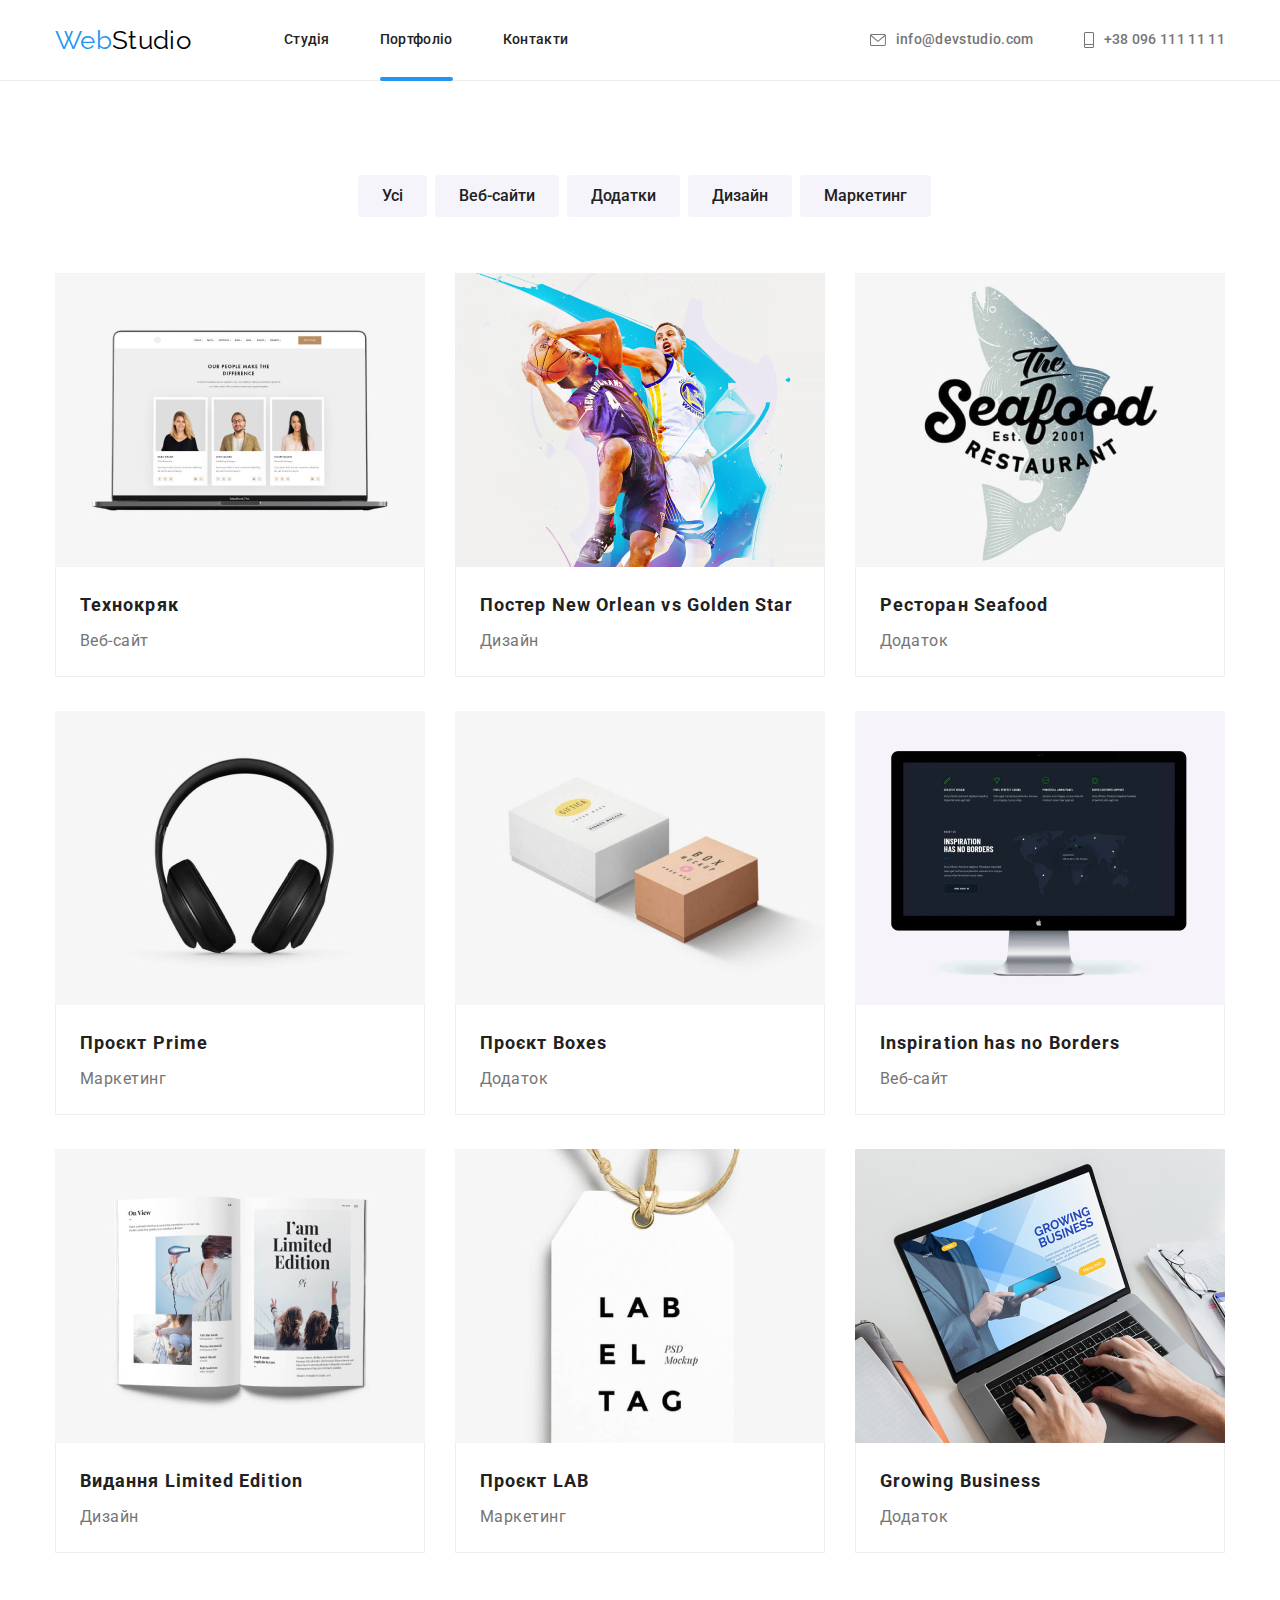
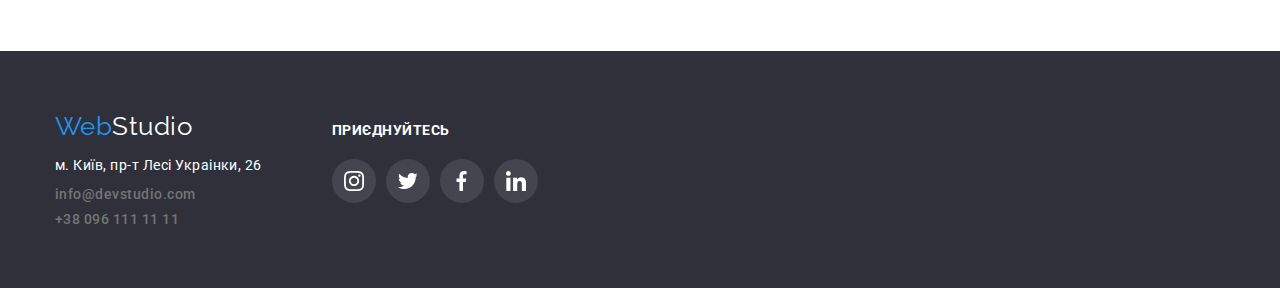
==== portfolio.html @ ae194f39 "Initial commit" ====
<!DOCTYPE html>
<html lang="uk">
  <head>
    <meta charset="UTF-8" />
    <meta http-equiv="X-UA-Compatible" content="IE=edge" />
    <meta name="viewport" content="width=device-width, initial-scale=1.0" />
    <title>Портфоліо</title>
    <link
      href="https://fonts.googleapis.com/css2?family=Raleway:wght@700&family=Roboto:wght@400;500;700;900&display=swap"
      rel="stylesheet"
    />
    <link
      rel="stylesheet"
      href="https://cdnjs.cloudflare.com/ajax/libs/modern-normalize/1.1.0/modern-normalize.min.css"
    />
    <link rel="stylesheet" href="./css/style.css" />
  </head>
  <body>
    <header class="header">
      <div class="conteiner">
        <nav class="nav">
          <a href="./index.html" class="logo">Web<span class="logo-span">Studio</span></a>
          <ul class="nav-links list">
            <li class="item"><a href="./index.html" class="link">Студія</a></li>
            <li class="item"><a href="./portfolio.html" class=" current link">Портфоліо</a></li>
            <li class="item"><a href="#" class="link">Контакти</a></li>
          </ul>
        </nav>
        <ul class="nav-contact list">
          <li class="item">
            <a href="mailto:info@devstudio.com" class="contacts">
              <svg class="icon-mail">
                <use href="./images/symbol-defs.svg#icon-mail">
              </svg>
              info@devstudio.com
            </a>
          </li>
          <li class="item">
            <a href="tel:+380961111111" class="contacts">
              <svg class="icon-telephone">
                <use href="./images/symbol-defs.svg#icon-telephone">
              </svg>
              +38 096 111 11 11
            </a>
          </li>
        </ul>
      </div>
    </header>
    <main class="portfolio-main">
      <section class="section">
        <div class="conteiner">
          <h1 class="visually-hidden">Наші роботи</h1>
          <ul class="buttons list">
            <li class="item"><button type="button" class="button">Усі</button></li>
            <li class="item"><button type="button" class="button">Веб-сайти</button></li>
            <li class="item"><button type="button" class="button">Додатки</button></li>
            <li class="item"><button type="button" class="button">Дизайн</button></li>
            <li class="item"><button type="button" class="button">Маркетинг</button></li>
          </ul>
          <ul class="gallery-list list">
            <li class="item">
              <a href="#" class="reference">
                <div class="overlay">
                  <img class="photo"
                    src="./images/imgportfolio1.jpg"
                    alt="Ноутбук"
                    width="370"
                    target="_blank"
                    rel="noopener noreferrer nofollow"
                  />
                  <p class="paragraph">Ресурс пропонує комплексні пропозиції з різним рівнем функціоналу та сервісів. Все це дозволить відвідувачу отримати вичерпні відомості про компанію чи приватну особу.</p>
                </div>
                <div class="gallery-conteiner">
                  <h2 class="gallery-title">Технокряк</h2>
                  <p class="gallery-subtitle">Веб-сайт</p>
                </div>
              </a>
            </li>
            <li class="item">
              <a href="#" class="reference">
                <div class="overlay">
                  <img
                    src="./images/imgportfolio2.jpg"
                    alt="Два чоловіки грають у баскетбол"
                    width="370"
                    target="_blank"
                    rel="noopener noreferrer nofollow"
                  />
                  <p class="paragraph">Ресурс пропонує комплексні пропозиції з різним рівнем функціоналу та сервісів. Все це дозволить відвідувачу отримати вичерпні відомості про компанію чи приватну особу.</p>
                </div>
                <div class="gallery-conteiner">
                  <h2 class="gallery-title">Постер New Orlean vs Golden Star</h2>
                  <p class="gallery-subtitle">Дизайн</p>
                </div>
              </a>
            </li>
            <li class="item">
              <a href="#" class="reference">
                <div class="overlay">
                  <img
                    src="./images/imgportfolio3.jpg"
                    alt="Логотип ресторану"
                    width="370"
                    target="_blank"
                    rel="noopener noreferrer nofollow"
                  />
                  <p class="paragraph">Ресурс пропонує комплексні пропозиції з різним рівнем функціоналу та сервісів. Все це дозволить відвідувачу отримати вичерпні відомості про компанію чи приватну особу.</p>
                </div>
                <div class="gallery-conteiner">
                  <h2 class="gallery-title">Ресторан Seafood</h2>
                  <p class="gallery-subtitle">Додаток</p>
                </div>
              </a>
            </li>
            <li class="item">
              <a href="#" class="reference">
                <div class="overlay">
                  <img
                    src="./images/imgportfolio4.jpg"
                    alt="Навушники"
                    width="370"
                    target="_blank"
                    rel="noopener noreferrer nofollow"
                  />
                  <p class="paragraph">Ресурс пропонує комплексні пропозиції з різним рівнем функціоналу та сервісів. Все це дозволить відвідувачу отримати вичерпні відомості про компанію чи приватну особу.</p>
                </div>
                <div class="gallery-conteiner">
                  <h2 class="gallery-title">Проєкт Prime</h2>
                  <p class="gallery-subtitle">Маркетинг</p>
                </div>
              </a>
            </li>
            <li class="item">
              <a href="#" class="reference">
                <div class="overlay">
                  <img
                    src="./images/imgportfolio5.jpg"
                    alt="Дві коробки"
                    width="370"
                    target="_blank"
                    rel="noopener noreferrer nofollow"
                  />
                  <p class="paragraph">Ресурс пропонує комплексні пропозиції з різним рівнем функціоналу та сервісів. Все це дозволить відвідувачу отримати вичерпні відомості про компанію чи приватну особу.</p>
                </div>
                <div class="gallery-conteiner">
                  <h2 class="gallery-title">Проєкт Boxes</h2>
                  <p class="gallery-subtitle">Додаток</p>
                </div>
              </a>
            </li>
            <li class="item">
              <a href="#" class="reference">
                <div class="overlay">
                  <img
                    src="./images/imgportfolio6.jpg"
                    alt="Екран з відкритим веб-сайтом"
                    width="370"
                    target="_blank"
                    rel="noopener noreferrer nofollow"
                  />
                  <p class="paragraph">Ресурс пропонує комплексні пропозиції з різним рівнем функціоналу та сервісів. Все це дозволить відвідувачу отримати вичерпні відомості про компанію чи приватну особу.</p>
                </div>
                <div class="gallery-conteiner">
                  <h2 class="gallery-title">Inspiration has no Borders</h2>
                  <p class="gallery-subtitle">Веб-сайт</p>
                </div>
              </a>
            </li>
            <li class="item">
              <a href="#" class="reference">
                <div class="overlay">
                  <img
                    src="./images/imgportfolio7.jpg"
                    alt="Відкрита книга"
                    width="370"
                    target="_blank"
                    rel="noopener noreferrer nofollow"
                  />
                  <p class="paragraph">Ресурс пропонує комплексні пропозиції з різним рівнем функціоналу та сервісів. Все це дозволить відвідувачу отримати вичерпні відомості про компанію чи приватну особу.</p>
                </div>
                <div class="gallery-conteiner">
                  <h2 class="gallery-title">Видання Limited Edition</h2>
                  <p class="gallery-subtitle">Дизайн</p>
                </div>
              </a>
            </li>
            <li class="item">
              <a href="#" class="reference">
                <div class="overlay">
                  <img
                    src="./images/imgportfolio8.jpg"
                    alt="Цінник"
                    width="370"
                    target="_blank"
                    rel="noopener noreferrer nofollow"
                  />
                  <p class="paragraph">Ресурс пропонує комплексні пропозиції з різним рівнем функціоналу та сервісів. Все це дозволить відвідувачу отримати вичерпні відомості про компанію чи приватну особу.</p>
                </div>
                <div class="gallery-conteiner">
                  <h2 class="gallery-title">Проєкт LAB</h2>
                  <p class="gallery-subtitle">Маркетинг</p>
                </div>
              </a>
            </li>
            <li class="item">
              <a href="#" class="reference">
                <div class="overlay">
                  <img
                    src="./images/imgportfolio9.jpg"
                    alt="Ноутбук"
                    width="370"
                    target="_blank"
                    rel="noopener noreferrer nofollow"
                  />
                  <p class="paragraph">Ресурс пропонує комплексні пропозиції з різним рівнем функціоналу та сервісів. Все це дозволить відвідувачу отримати вичерпні відомості про компанію чи приватну особу.</p>
                </div>
                <div class="gallery-conteiner">
                  <h2 class="gallery-title">Growing Business</h2>
                  <p class="gallery-subtitle">Додаток</p>
                </div>
              </a>
            </li>
          </ul>
        </div>
      </section>
    </main>
    <footer class="footer">
      <div class="footer-conteiner conteiner">
        <div class="first-footer">
          <a href="./index.html" class="footer-logo">Web<span class="footer-span">Studio</span></a>
          <address class="info">
            <ul class="footer-list list">
              <li class="item">
                <a
                  href="https://goo.gl/maps/CPtrU1FHBa2aNyZL9"
                  target="_blank"
                  rel="noopener noreferrer nofollow"
                  class="google-map"
                  >м. Київ, пр-т Лесі Украінки, 26</a
                >
              </li>
              <li class="item">
                <a href="mailto:info@devstudio.com" class="contacts">info@devstudio.com</a>
              </li>
              <li class="item"><a href="tel:+380961111111" class="contacts">+38 096 111 11 11</a></li>
            </ul>
          </address>
        </div>
        <div class="social-footer">
          <p class="social-title">Приєднуйтесь</p>
          <ul class="social-footer-list list">
            <li class="item">
              <a href="" class="footer-link">
                <Svg class="footer-inatagram" width="20" height="20">
                  <use href="./images/symbol-defs.svg#icon-instagram">
                </Svg>
              </a>
            </li>
            <li class="item">
              <a href="" class="footer-link">
                <Svg class="footer-twitter" width="20" height="20">
                  <use href="./images/symbol-defs.svg#icon-twitter" >
                </Svg>
              </a>
            </li>
            <li class="item">
              <a href="" class="footer-link">
                <Svg class="footer-facebook" width="20" height="20">
                  <use href="./images/symbol-defs.svg#icon-facebook">
                </Svg>
              </a>
            </li>
            <li class="item">
              <a href="" class="footer-link" >
                <Svg class="footer-linkedin" width="20" height="20">
                  <use href="./images/symbol-defs.svg#icon-linkedin">
                </Svg>
              </a>
            </li>
          </ul>
        </div>
      </div>
    </footer>
  </body>
</html>
---- css/style.css ----
:root {
  --second-color: #2196f3;
  --paragraph-color: #757575;
  --background-color: #2f303a;
  --background-team-color: #2f303a;
  --background-portfolio-color: #f5f4fa;
  --background-portfolio-main-color: #f5f5f5;
  --white-color: #ffffff;
  --black-color: #000000;
  --main-color: #212121;
  --border-color: #ececec;
  --bnt-hover-color: #188ce8;
  --icon-main-color: #afb1b8;
  --footer-icon-color: #44454e;

  --main-line-height: 1.17;
}
body {
  font-family: 'Roboto', sans-serif;
  color: var(--main-color);
  letter-spacing: 0.03em;
  background-color: var(--white-color);
  overflow-x: hidden;
}
.list {
  list-style: none;
}
.visually-hidden {
  position: absolute;
  white-space: nowrap;
  width: 1px;
  height: 1px;
  overflow: hidden;
  border: 0;
  padding: 0;
  clip: rect(0 0 0 0);
  clip-path: inset(50%);
  margin: -1px;
}
.conteiner {
  width: 1200px;
  padding-left: 15px;
  padding-right: 15px;
  margin-left: auto;
  margin-right: auto;
}
h1,
h2,
h3,
h4,
h5,
h6,
p,
ul {
  margin: 0;
  padding: 0;
}

.section {
  padding-top: 94px;
  padding-bottom: 94px;
}
img {
  display: block;
  max-width: 100%;
  height: auto;
}
/*Header */
.header {
  letter-spacing: 0.02em;
  border-bottom: 1px solid var(--border-color);
}
.logo {
  font-family: 'Raleway', sans-serif;
  color: var(--second-color);
  font-size: 26px;
  line-height: 1.2;
  text-decoration: none;

  padding-top: 25px;
  padding-bottom: 24px;
  margin-right: 93px;
}
.logo-span {
  color: var(--black-color);
}
.nav,
.nav-contact {
  line-height: 1.14;
}

.nav {
  display: flex;
  align-items: center;
}
.nav-links {
  display: flex;
  margin-right: -32px;
}

.nav-links .item,
.nav-contact .item {
  margin-right: 50px;
}
.nav-links .item:last-child,
.nav-contact .item:last-child {
  margin-right: 0;
}

.nav-links .link,
.nav-contacts .contacts {
  padding-top: 32px;
  padding-bottom: 32px;
}
.nav-contact {
  display: flex;
  margin-left: auto;
}

.header .conteiner {
  display: flex;
  align-items: center;
}

.link {
  position: relative;
  color: inherit;
  font-weight: 500;
  font-size: 14px;
  text-decoration: none;
  display: inline-block;

  transition: color 250ms cubic-bezier(0.4, 0, 0.2, 1), fill 250ms cubic-bezier(0.4, 0, 0.2, 1);
}
.link.current::after {
  display: block;
  content: '';
  position: absolute;
  left: 0;
  bottom: -1.2px;
  width: 100%;
  height: 4px;
  border-radius: 2px;
  background-color: var(--second-color);
}
.contacts {
  display: flex;
  align-items: center;
  color: var(--paragraph-color);
  font-weight: 500;
  font-size: 14px;
  text-decoration: none;

  transition: color 250ms cubic-bezier(0.4, 0, 0.2, 1), fill 250ms cubic-bezier(0.4, 0, 0.2, 1);
}
.icon-mail {
  fill: currentColor;
  width: 16px;
  height: 12px;
  margin-right: 10px;
}
.icon-telephone {
  fill: currentColor;
  width: 10px;
  height: 16px;
  margin-right: 10px;
}
.link:hover,
.link:focus,
.contacts:hover,
.contacts:focus {
  color: var(--second-color);
}
.contacts:hover .icon-mail,
.contacts:hover .icon-telephone,
.contacts:focus .icon-telephone,
.contacts:focus .icon-mail {
  fill: currentColor;
}
/*Header end*/

/*Main*/
.offer,
.footer {
  background-color: var(--background-color);
}
.offer {
  text-align: center;
  padding-top: 200px;
  padding-bottom: 200px;
  background: linear-gradient(to right, rgba(47, 48, 58, 0.4), rgba(47, 48, 58, 0.4)),
    url(../images/hero.jpg);
  width: 1600px;
  background-size: cover;
}
.offer-conteiner {
  width: 1600px;
  margin-right: auto;
  margin-left: auto;
}
.main-title {
  color: var(--white-color);
  font-weight: 900;
  font-size: 44px;
  line-height: 1.4;
  width: 696px;

  margin-left: auto;
  margin-right: auto;

  text-transform: uppercase;
}
.btn {
  width: 216px;
  height: 50px;
  font-family: inherit;
  color: var(--white-color);
  background-color: var(--second-color);
  cursor: pointer;
  font-weight: 700;
  font-size: 16px;
  line-height: 1.9;

  border-radius: 4px;
  border-color: transparent;

  margin-top: 40px;

  transition: background-color 250ms cubic-bezier(0.4, 0, 0.2, 1);
}
.btn:hover,
.btn:focus {
  background-color: var(--bnt-hover-color);
}
.features-list {
  display: flex;
  margin-right: -30px;
}
.features-list .item {
  width: calc(100% / 4 - 30);
  margin-right: 30px;
}
.features-list .item:last-child {
  margin-right: 0;
}
.fetures-icon {
  display: flex;
  align-items: center;
  justify-content: center;
  width: 270px;
  height: 120px;
  background: var(--background-portfolio-color);
  border-radius: 4px;
}
.text {
  color: var(--paragraph-color);
  font-size: 14px;
  line-height: 1.7;

  margin-top: 10px;
}
.subtitle {
  font-weight: 700;
  font-size: 14px;
  line-height: var(--main-line-height);
  text-transform: uppercase;
  margin-top: 30px;
}
.work {
  padding-top: 0;
}
.work-list {
  display: flex;
  margin-top: 50px;
  margin-right: -30px;
}
.work-list .item {
  margin-right: 30px;
}
.work-list .item:last-child {
  margin-right: 0;
}
.work-img {
  width: 370px;
  height: 294px;
  position: relative;
}
.work-subcon {
  width: 100%;
  height: 70px;

  position: absolute;
  left: 50%;
  bottom: 0;
  transform: translateX(-50%);

  background-color: rgba(47, 48, 58, 0.8);

  display: flex;
  align-items: center;
  justify-content: center;
}
.work-subtitle {
  color: var(--white-color);
  font-weight: 700;
  font-size: 14px;
  line-height: 1.14;
  text-transform: uppercase;

  text-align: center;
}
.team-list {
  display: flex;
  margin-top: 50px;
  margin-right: -30px;
}
.team-list .item {
  text-align: center;
  border-color: transparent;
  border-radius: 0px 0px 4px 4px;

  margin-right: 30px;
  box-shadow: 0px 1px 3px rgba(0, 0, 0, 0.12), 0px 1px 1px rgba(0, 0, 0, 0.14),
    0px 2px 1px rgba(0, 0, 0, 0.2);
}
.team-list .item:last-child {
  margin-right: 0;
}
.team {
  background-color: var(--background-portfolio-color);
}
.team-list .item {
  background-color: var(--white-color);
}

.team-conteiner {
  padding: 30px;
}
.team-title,
.work-title {
  font-weight: 700;
  font-size: 36px;
  text-align: center;
  line-height: var(--main-line-height);
}
.subject {
  font-weight: 500;
  font-size: 16px;
  line-height: var(--main-line-height);
  text-align: center;

  margin-bottom: 10px;
}
.caption {
  color: var(--paragraph-color);
  font-size: 16px;
  line-height: var(--main-line-height);
  text-align: center;
  margin-bottom: 16px;
}

/* Social media */
.social-list {
  display: flex;
  justify-content: center;
}
.social-list .item {
  box-shadow: none;
  border-radius: 0px;

  margin-right: 10px;
}
.social-list .item:last-child {
  margin-right: 0;
}
.social-link {
  display: flex;
  align-items: center;
  justify-content: center;
  width: 44px;
  height: 44px;
  color: var(--icon-main-color);
  fill: currentColor;

  border-radius: 50%;

  transition: color 250ms cubic-bezier(0.4, 0, 0.2, 1), fill 250ms cubic-bezier(0.4, 0, 0.2, 1),
    background-color 250ms cubic-bezier(0.4, 0, 0.2, 1);
}
.social-link:hover {
  background-color: var(--second-color);
  color: var(--white-color);
  fill: currentColor;
}
.social-link:focus {
  background-color: var(--second-color);
  color: var(--white-color);
  fill: currentColor;
}
.partner-title {
  font-weight: 700;
  font-size: 36px;
  line-height: 1.16;
  text-align: center;
  margin-bottom: 50px;
}
.partner-list {
  display: flex;
}
.partner-list .item {
  margin-right: 30px;
}
.partner-list .item:last-child {
  margin-right: 0;
}
.partner-link {
  width: 170px;
  height: 92px;

  border: 1px solid var(--icon-main-color);
  border-radius: 4px;
  display: flex;
  align-items: center;
  justify-content: center;

  color: var(--icon-main-color);
  fill: currentColor;

  transition: color 250ms cubic-bezier(0.4, 0, 0.2, 1), fill 250ms cubic-bezier(0.4, 0, 0.2, 1),
    border-color 250ms cubic-bezier(0.4, 0, 0.2, 1);
}
.partner-link:hover,
.partner-link:focus {
  border-color: var(--second-color);
  color: var(--second-color);
  fill: currentColor;
}
.backdrop {
  position: fixed;
  top: 0;
  left: 0;

  width: 100%;
  height: 100%;
  background-color: rgba(0, 0, 0, 0.2);

  opacity: 1;
  transition: opacity 250ms cubic-bezier(0.4, 0, 0.2, 1);
}
.backdrop.is-hidden {
  opacity: 0;
  pointer-events: none;
}
.backdrop.is-hidden .modal {
  transform: scale(1.1) translate(-50%, -50%);
}
.modal {
  position: absolute;
  width: 528px;
  height: 581px;
  background-color: var(--white-color);

  top: 50%;
  left: 50%;
  transform: translate(-50%, -50%) scale(1);

  transition: transform 250ms cubic-bezier(0.4, 0, 0.2, 1);

  text-align: end;
}
.btn-close {
  width: 30px;
  height: 30px;

  cursor: pointer;

  border: 1px solid rgba(0, 0, 0, 0.1);
  border-radius: 50%;

  margin-top: 8px;
  margin-right: 8px;
}
/*Main end*/

/*Footer*/
.footer {
  padding-top: 60px;
  padding-bottom: 60px;
}
.info {
  font-style: normal;
  margin-top: 20px;
}
.first-footer {
  margin-right: 70px;
}
.footer-conteiner {
  display: flex;
  align-items: baseline;
}
.footer-logo {
  font-family: 'Raleway', sans-serif;
  color: var(--second-color);
  font-size: 26px;
  line-height: 1.2;
  text-decoration: none;

  display: block;
}

.footer-span {
  color: var(--white-color);
}
.footer-list .item {
  margin-top: 9px;
}

.footer-list .item:first-child {
  margin-top: 0;
}
.footer-list {
  margin-top: -9px;
}
.google-map {
  font-size: 14px;
  line-height: 1.7;
  color: var(--white-color);
  text-decoration: none;
}
.social-title {
  text-transform: uppercase;
  color: var(--white-color);
  text-align: start;
  font-weight: 700;
  font-size: 14px;
  line-height: 1.14;

  margin-bottom: 20px;
}
.social-footer-list {
  display: flex;
}

.social-footer-list .item {
  margin-right: 10px;
}

.social-footer-list .item:last-child {
  margin-right: 0;
}

.footer-link {
  display: flex;
  align-items: center;
  justify-content: center;
  width: 44px;
  height: 44px;
  background-color: var(--footer-icon-color);
  color: var(--white-color);
  fill: currentColor;

  border-radius: 50%;

  transition: background-color 250ms cubic-bezier(0.4, 0, 0.2, 1);
}

.footer-link:hover,
.footer-link:focus {
  background-color: var(--second-color);
}
/* Footer end */

/*Portfolio*/
.buttons {
  display: flex;
  justify-content: center;
  margin-bottom: 56px;
  margin-right: -8px;
}
.buttons .item {
  margin-right: 8px;
}
.buttons .item:last-child {
  margin-right: 0;
}
.button {
  cursor: pointer;
  color: var(--main-color);
  background-color: var(--background-portfolio-color);

  border-radius: 4px;
  border-color: transparent;

  font-family: inherit;
  font-size: 16px;
  line-height: 1.6;
  font-weight: 500;

  padding-top: 6px;
  padding-bottom: 6px;
  padding-left: 22px;
  padding-right: 22px;
  transition: color 250ms cubic-bezier(0.4, 0, 0.2, 1),
    box-shadow 250ms cubic-bezier(0.4, 0, 0.2, 1),
    background-color 250ms cubic-bezier(0.4, 0, 0.2, 1);
}
.button:hover,
.button:focus {
  color: var(--white-color);
  background-color: var(--second-color);

  box-shadow: 0px 3px 1px rgba(0, 0, 0, 0.1), 0px 1px 2px rgba(0, 0, 0, 0.08),
    0px 2px 2px rgba(0, 0, 0, 0.12);
}

/*Title*/
.gallery-title {
  font-weight: 700;
  font-size: 18px;
  line-height: 2;
  letter-spacing: 0.06em;
}

/*Subtitle*/
.gallery-subtitle {
  font-size: 16px;
  line-height: 1.8;
  color: var(--paragraph-color);

  margin-top: 4px;
}

.reference {
  text-decoration: none;
  color: inherit;
  display: inline-block;
  transition: box-shadow 250ms cubic-bezier(0.4, 0, 0.2, 1);
  overflow: hidden;
}

.overlay {
  position: relative;
}
.overlay::before {
  content: '';
  position: absolute;
  display: inline-block;

  transform: translateY(100%);

  width: 100%;
  height: 100%;

  background-color: rgba(33, 150, 243, 0.9);
  transition: transform 250ms cubic-bezier(0.4, 0, 0.2, 1),
    opacity 250ms cubic-bezier(0.4, 0, 0.2, 1);
  opacity: 0;
}
.paragraph {
  position: absolute;
  top: 50%;
  left: 50%;

  font-size: 18px;
  line-height: 1.5;
  color: var(--white-color);
  width: 322px;
  height: 168px;

  transform: translate(-50%, -50%) translateY(150%);
  transition: transform 250ms cubic-bezier(0.4, 0, 0.2, 1), fill 250ms cubic-bezier(0.4, 0, 0.2, 1);

  opacity: 0;
}
.reference:hover .overlay::before,
.reference:focus .overlay::before {
  transform: translateY(0);
  opacity: 1;
}
.reference:hover .paragraph,
.reference:focus .paragraph {
  transform: translate(-50%, -50%) translateY(0);
  opacity: 1;
}
.gallery-conteiner {
  padding-top: 20px;
  padding-left: 24px;
  padding-right: 24px;
  padding-bottom: 20px;

  border-bottom: 1px solid #eeeeee;
  border-left: 1px solid #eeeeee;
  border-right: 1px solid #eeeeee;
}
.gallery-list {
  display: flex;
  flex-wrap: wrap;
  margin-right: -30px;
  margin-bottom: -30px;
}
.gallery-list .item {
  width: 370px;
  margin-right: 30px;
  margin-bottom: 30px;
}
.gallery-list .reference:hover {
  box-shadow: 0px 1px 1px rgba(0, 0, 0, 0.12), 0px 4px 4px rgba(0, 0, 0, 0.06),
    1px 4px 6px rgba(0, 0, 0, 0.16);
}
.gallery-list .reference:focus {
  box-shadow: 0px 1px 1px rgba(0, 0, 0, 0.12), 0px 4px 4px rgba(0, 0, 0, 0.06),
    1px 4px 6px rgba(0, 0, 0, 0.16);
}
/*Portfolio end*/
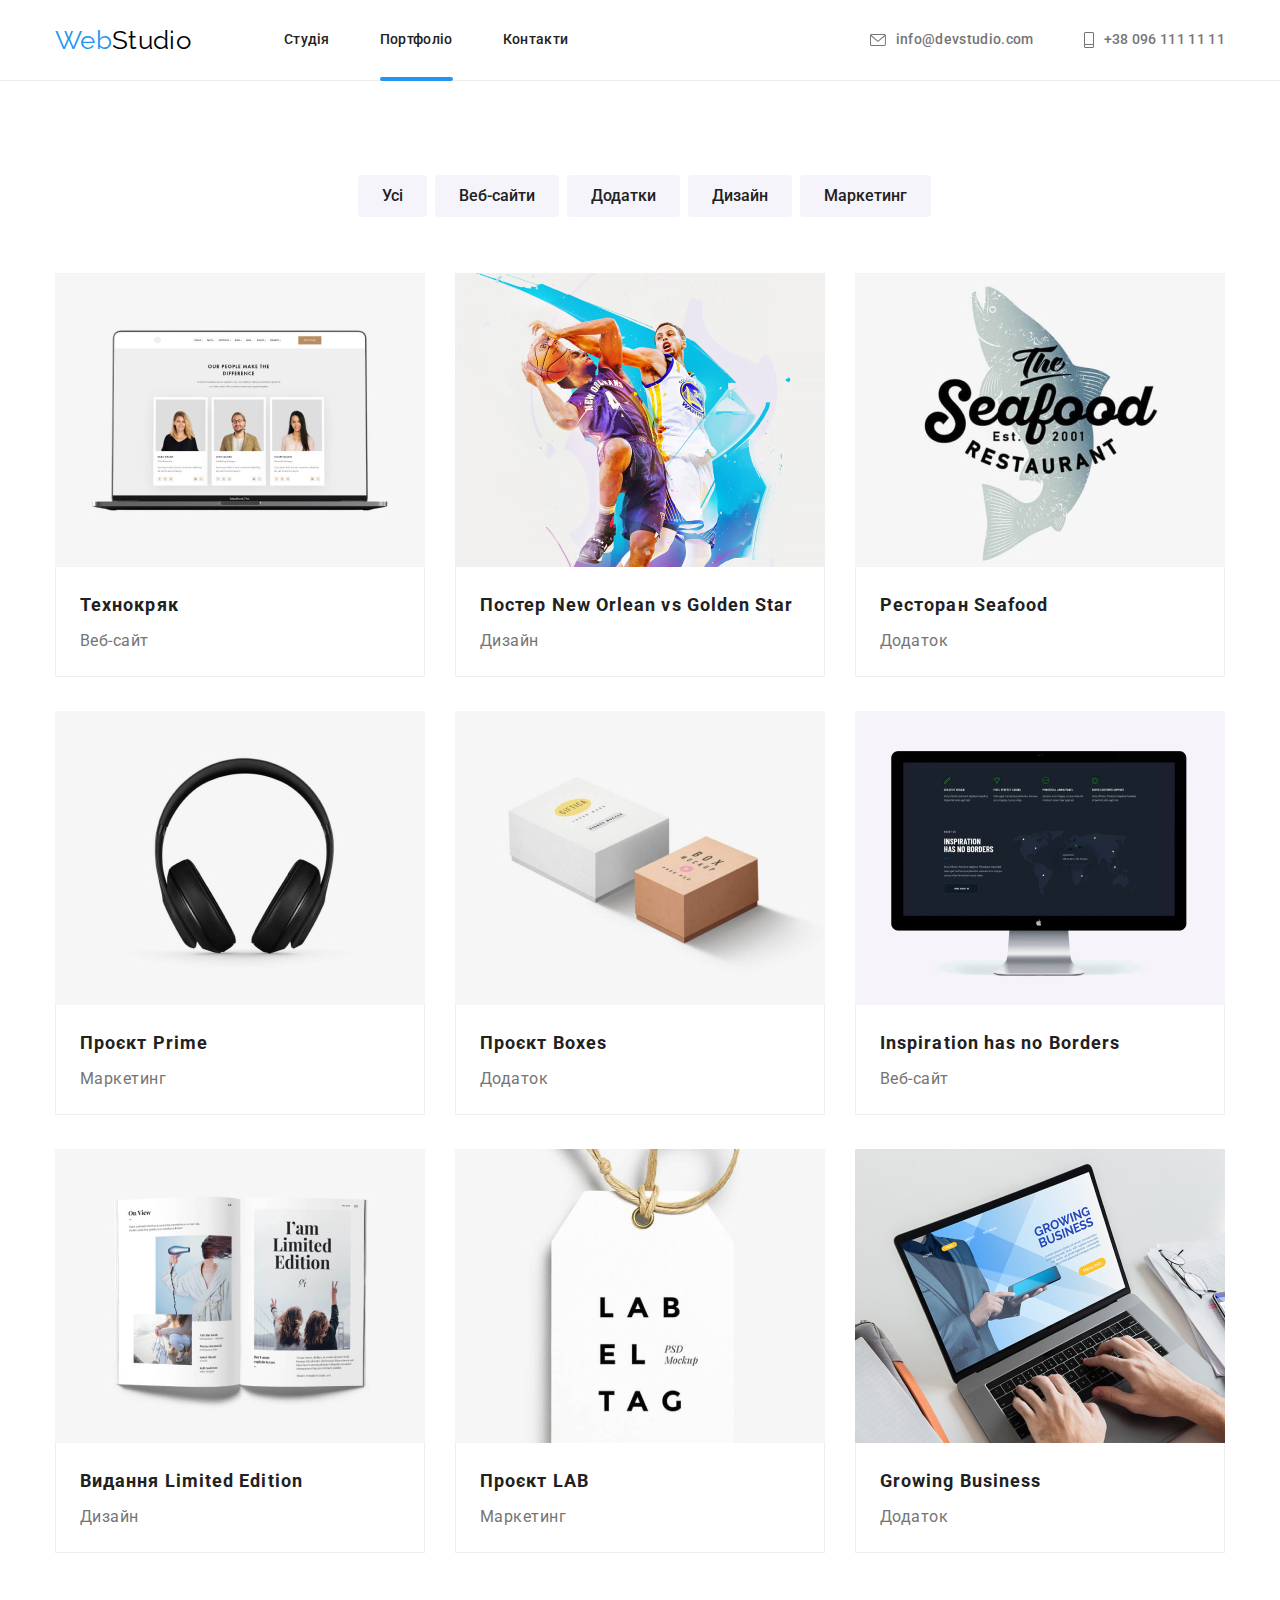
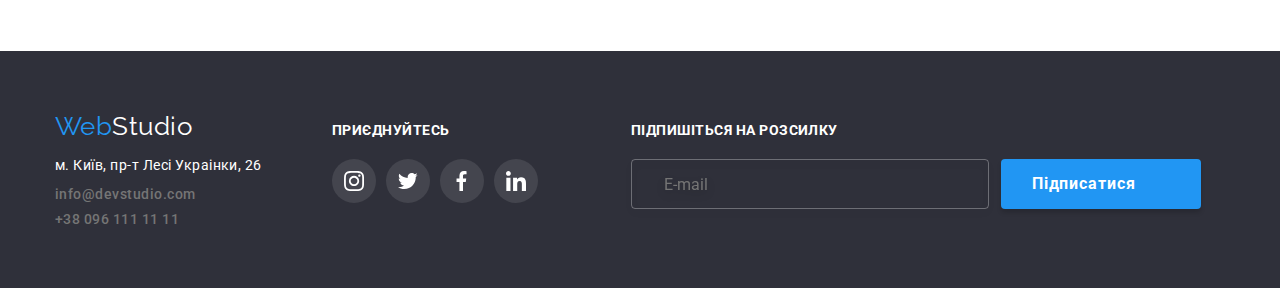
==== commit eb20f173: "final" ====
--- a/portfolio.html
+++ b/portfolio.html
@@ -279,6 +279,20 @@
             </li>
           </ul>
         </div>
+        <div class="mailing-list">
+          <p class="mailing-title">Підпишіться на розсилку</p>
+          <form class="form-mailing">
+            <label>
+              <input type="text" name="mailing" placeholder="E-mail" class="mailing">
+            </label>
+            <button type="submit" class="footer-btn">
+              Підписатися
+              <svg class="icon-send" width="24" height="24">
+                <use href="./images/symbol-defs.svg#icon-send">
+              </svg>
+            </button>
+          </form>
+        </div>
       </div>
     </footer>
   </body>
--- a/css/style.css
+++ b/css/style.css
@@ -190,7 +190,7 @@
   padding-bottom: 200px;
   background: linear-gradient(to right, rgba(47, 48, 58, 0.4), rgba(47, 48, 58, 0.4)),
     url(../images/hero.jpg);
-  width: 1600px;
+  width: 100%;
   background-size: cover;
 }
 .offer-conteiner {
@@ -465,7 +465,8 @@
   transform: translate(-50%, -50%) scale(1);
 
   transition: transform 250ms cubic-bezier(0.4, 0, 0.2, 1);
-
+}
+.close {
   text-align: end;
 }
 .btn-close {
@@ -479,6 +480,130 @@
 
   margin-top: 8px;
   margin-right: 8px;
+}
+.modal-title {
+  text-align: center;
+  font-weight: 700;
+  font-size: 20px;
+  line-height: 1.15;
+  color: var(--main-color);
+  margin-bottom: 12px;
+}
+.form-field {
+  display: inline-block;
+  position: relative;
+  padding-right: 40px;
+  padding-left: 40px;
+  margin-bottom: 10px;
+  color: var(--second-color);
+}
+.word {
+  font-size: 12px;
+  line-height: 1.16;
+  color: var(--paragraph-color);
+  display: block;
+}
+.form-input {
+  display: block;
+  height: 40px;
+  width: 448px;
+  border: 1px solid rgba(33, 33, 33, 0.2);
+  border-radius: 4px;
+  padding-left: 42px;
+  margin-top: 4px;
+}
+.icon-man,
+.icon-mailto,
+.icon-tel {
+  position: absolute;
+  left: 54px;
+  top: 65%;
+  transform: translateY(-50%);
+}
+.form-input:focus-within {
+  outline: none;
+  border-color: var(--second-color);
+}
+.form-input:focus-within + .icon-man,
+.form-input:focus-within + .icon-tel,
+.form-input:focus-within + .icon-mailto {
+  fill: currentColor;
+}
+.comment-input {
+  height: 120px;
+  width: 448px;
+
+  border: 1px solid rgba(33, 33, 33, 0.2);
+  border-radius: 4px;
+
+  resize: none;
+
+  padding: 12px 16px;
+  margin-bottom: 20px;
+  margin-top: 4px;
+}
+.comment-input::placeholder {
+  font-size: 12px;
+  line-height: 1.16;
+  letter-spacing: 0.01em;
+
+  color: rgba(117, 117, 117, 0.5);
+}
+.comment-input:focus-within {
+  outline: none;
+  border-color: var(--second-color);
+}
+.form-checkbox {
+  display: flex;
+  align-items: center;
+  justify-content: center;
+  position: relative;
+
+  margin-bottom: 30px;
+}
+.input-checkbox {
+  appearance: none;
+  position: absolute;
+}
+.icon-span {
+  width: 16px;
+  height: 15px;
+  background-image: url(../images/icon-frame.svg);
+}
+.policy {
+  font-size: 14px;
+  line-height: 1.7;
+  color: var(--paragraph-color);
+  margin-left: 9px;
+}
+.form-link {
+  color: var(--second-color);
+}
+.input-checkbox:checked + .icon-span {
+  background-image: url(../images/icon-check.svg);
+}
+.modal-submit {
+  display: flex;
+  align-items: center;
+  justify-content: center;
+}
+.btn-modal {
+  cursor: pointer;
+  text-align: center;
+
+  width: 200px;
+  height: 50px;
+
+  background: var(--second-color);
+  box-shadow: 0px 4px 4px rgba(0, 0, 0, 0.15);
+  border-radius: 4px;
+  border: 2px solid transparent;
+
+  font-weight: 700;
+  font-size: 16px;
+  line-height: 1.8;
+  letter-spacing: 0.06em;
+  color: var(--white-color);
 }
 /*Main end*/
 
@@ -568,6 +693,69 @@
 .footer-link:focus {
   background-color: var(--second-color);
 }
+.mailing-list {
+  margin-left: 93px;
+}
+.form-mailing {
+  display: flex;
+}
+.mailing {
+  border: 1px solid rgba(255, 255, 255, 0.3);
+  filter: drop-shadow(0px 4px 4px rgba(0, 0, 0, 0.15));
+  border-radius: 4px;
+
+  background-color: transparent;
+
+  width: 358px;
+  height: 50px;
+
+  margin-right: 12px;
+  padding-left: 16px;
+  color: var(--white-color);
+}
+.mailing::placeholder {
+  padding-left: 16px;
+}
+.mailing:focus-within {
+  outline: none;
+  border-color: var(--second-color);
+}
+.mailing-title {
+  font-weight: 700;
+  font-size: 14px;
+  line-height: 1.14;
+  text-transform: uppercase;
+
+  color: #ffffff;
+
+  margin-bottom: 20px;
+}
+.footer-btn {
+  cursor: pointer;
+
+  display: flex;
+  justify-content: center;
+  align-items: center;
+
+  width: 200px;
+  height: 50px;
+
+  background: var(--second-color);
+  box-shadow: 0px 4px 4px rgba(0, 0, 0, 0.15);
+  border-radius: 4px;
+  border: 2px solid transparent;
+
+  font-weight: 700;
+  font-size: 16px;
+  line-height: 1.8;
+  letter-spacing: 0.06em;
+  color: var(--white-color);
+}
+.icon-send {
+  fill: currentColor;
+  margin-left: 10px;
+}
+
 /* Footer end */
 
 /*Portfolio*/
